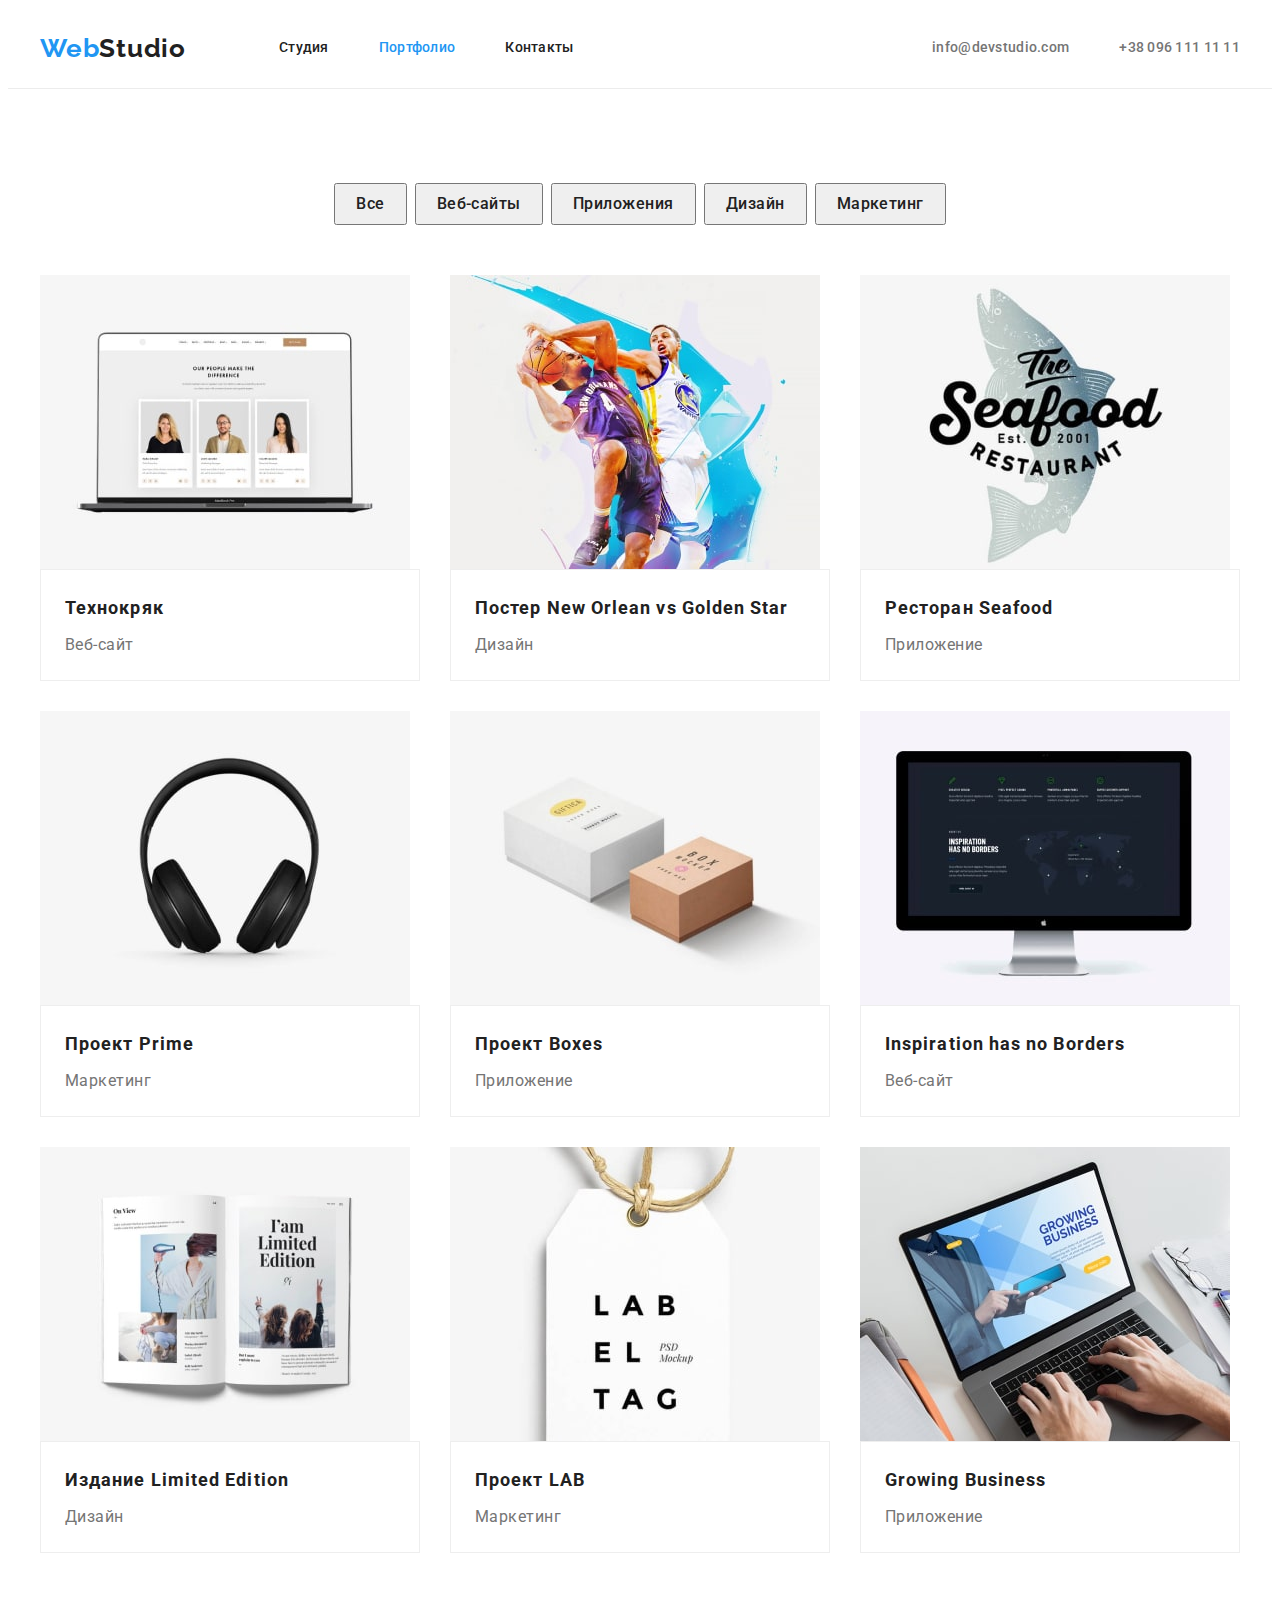
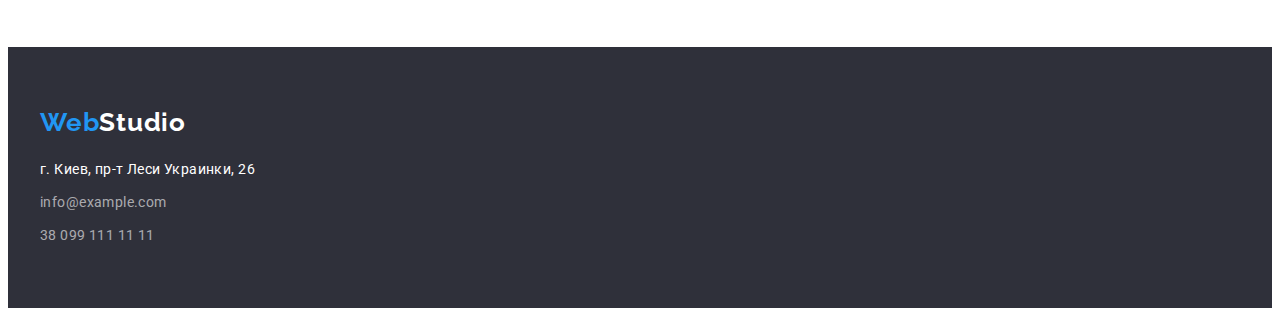
==== portfolio.html @ 1c79547e "Clone from HW3" ====
<!DOCTYPE html>
<html lang="ru">
  <head>
    <meta charset="UTF-8" />
    <meta http-equiv="X-UA-Compatible" content="IE=edge" />
    <meta name="viewport" content="width=device-width, initial-scale=1.0" />
    <link rel="preconnect" href="https://fonts.googleapis.com" />
    <link rel="preconnect" href="https://fonts.gstatic.com" crossorigin />
    <link
      href="https://fonts.googleapis.com/css2?family=Raleway:wght@700&family=Roboto:wght@400;500;700;900&display=swap"
      rel="stylesheet"
    />
    <title>WebStudio</title>
    <link
      rel="stylesheet"
      href="https://cdnjs.cloudflare.com/ajax/libs/modern-normalize/1.1.0/modern-normalize.min.css"
      integrity="sha512-wpPYUAdjBVSE4KJnH1VR1HeZfpl1ub8YT/NKx4PuQ5NmX2tKuGu6U/JRp5y+Y8XG2tV+wKQpNHVUX03MfMFn9Q=="
      crossorigin="anonymous"
      referrerpolicy="no-referrer"
    />
    <link rel="stylesheet" href="./css/styles.css" />
  </head>
  <body>
    <!-- Header -->
    <header class="header">
      <div class="container">
        <a class="link header-logo" href="./index.html" lang="en"
          >Web<span class="header-logo-part">Studio</span></a
        >
        <nav class="header-navigation">
          <ul class="list header-list">
            <li class="header-item">
              <a class="link header-link" href="./index.html">Студия</a>
            </li>
            <li class="header-item">
              <a class="link header-link current" href="./portfolio.html"
                >Портфолио</a
              >
            </li>
            <li class="header-item">
              <a class="link header-link" href="">Контакты</a>
            </li>
          </ul>
        </nav>
        <ul class="list header-contact">
          <li class="header-contact-point">
            <a
              class="link header-contact-item header-mail"
              href="mailto:info@devstudio.com"
              >info@devstudio.com</a
            >
          </li>
          <li class="header-contact-point">
            <a
              class="link header-contact-item header-tel"
              href="tel:+380961111111"
              >+38 096 111 11 11</a
            >
          </li>
        </ul>
      </div>
    </header>

    <main>
      <!-- Section 1 part 1 - Portfolio list  -->
      <section class="portfolio">
        <div class="container">
          <h2 class="visually-hidden">Наши работы</h2>
          <ul class="pf-type-list">
            <li class="pf-type-item">
              <button type="button" class="pf-type-btn">Все</button>
            </li>
            <li class="pf-type-item">
              <button type="button" class="pf-type-btn">Веб-сайты</button>
            </li>
            <li class="pf-type-item">
              <button type="button" class="pf-type-btn">Приложения</button>
            </li>
            <li class="pf-type-item">
              <button type="button" class="pf-type-btn">Дизайн</button>
            </li>
            <li class="pf-type-item">
              <button type="button" class="pf-type-btn">Маркетинг</button>
            </li>
          </ul>

          <!-- Section 1 part 2 - Portfolio list of work  -->
          <ul class="pf-list">
            <li class="list pf-item-list">
              <a class="link pf-item-link" href=""
                ><img
                  src="./images/portfolio/portfolio-gallery-1.jpg"
                  alt="Изображение примера с портфолио"
                  width="370"
                />
                <div class="pf-list-description">
                  <h3 class="pf-item-title">Технокряк</h3>
                  <p class="pf-item-type">Веб-сайт</p>
                </div>
              </a>
            </li>
            <li class="list pf-item-list">
              <a class="link pf-item-link" href=""
                ><img
                  src="./images/portfolio/portfolio-gallery-2.jpg"
                  alt="Изображение примера с портфолио"
                  width="370"
                />
                <div class="pf-list-description">
                  <h3 class="pf-item-title">
                    Постер <span lang="en">New Orlean vs Golden Star</span>
                  </h3>
                  <p class="pf-item-type">Дизайн</p>
                </div>
              </a>
            </li>
            <li class="list pf-item-list">
              <a class="link pf-item-link" href=""
                ><img
                  src="./images/portfolio/portfolio-gallery-3.jpg"
                  alt="Изображение примера с портфолио"
                  width="370"
                />
                <div class="pf-list-description">
                  <h3 class="pf-item-title">
                    Ресторан <span lang="en">Seafood</span>
                  </h3>
                  <p class="pf-item-type">Приложение</p>
                </div>
              </a>
            </li>
            <li class="list pf-item-list">
              <a class="link pf-item-link" href="">
                <img
                  src="./images/portfolio/portfolio-gallery-4.jpg"
                  alt="Изображение примера с портфолио"
                  width="370"
                />
                <div class="pf-list-description">
                  <h3 class="pf-item-title">
                    Проект <span lang="en">Prime</span>
                  </h3>
                  <p class="pf-item-type">Маркетинг</p>
                </div>
              </a>
            </li>
            <li class="list pf-item-list">
              <a class="link pf-item-link" href="">
                <img
                  src="./images/portfolio/portfolio-gallery-5.jpg"
                  alt="Изображение примера с портфолио"
                  width="370"
                />
                <div class="pf-list-description">
                  <h3 class="pf-item-title">
                    Проект <span lang="en">Boxes</span>
                  </h3>
                  <p class="pf-item-type">Приложение</p>
                </div>
              </a>
            </li>
            <li class="list pf-item-list">
              <a class="link pf-item-link" href=""
                ><img
                  src="./images/portfolio/portfolio-gallery-6.jpg"
                  alt="Изображение примера с портфолио"
                  width="370"
                />
                <div class="pf-list-description">
                  <h3 class="pf-item-title" lang="en">
                    Inspiration has no Borders
                  </h3>
                  <p class="pf-item-type">Веб-сайт</p>
                </div>
              </a>
            </li>
            <li class="list pf-item-list">
              <a class="link pf-item-link" href=""
                ><img
                  src="./images/portfolio/portfolio-gallery-7.jpg"
                  alt="Изображение примера с портфолио"
                  width="370"
                />
                <div class="pf-list-description">
                  <h3 class="pf-item-title">
                    Издание <span lang="en">Limited Edition</span>
                  </h3>
                  <p class="pf-item-type">Дизайн</p>
                </div>
              </a>
            </li>
            <li class="list pf-item-list">
              <a class="link pf-item-link" href=""
                ><img
                  src="./images/portfolio/portfolio-gallery-8.jpg"
                  alt="Изображение примера с портфолио"
                  width="370"
                />
                <div class="pf-list-description">
                  <h3 class="pf-item-title">
                    Проект <span lang="en">LAB</span>
                  </h3>
                  <p class="pf-item-type">Маркетинг</p>
                </div>
              </a>
            </li>
            <li class="list pf-item-list">
              <a class="link pf-item-link" href=""
                ><img
                  src="./images/portfolio/portfolio-gallery-9.jpg"
                  alt="Изображение примера с портфолио"
                  width="370"
                />
                <div class="pf-list-description">
                  <h3 class="pf-item-title" lang="en">Growing Business</h3>
                  <p class="pf-item-type">Приложение</p>
                </div>
              </a>
            </li>
          </ul>
        </div>
      </section>
    </main>

    <!-- Footer -->
    <footer class="footer">
      <div class="container">
        <a class="link footer-logo" href="./index.html" lang="en"
          >Web<span class="footer-logo-part">Studio</span></a
        >
        <address class="footer-contact">
          <ul class="list footer-list">
            <li class="footer-list-item">
              <a
                class="link footer-list-address"
                href="https://goo.gl/maps/MbrSrdM2JUGR9XBEA"
                target="_blank"
                rel="noopener noreferrer"
                >г. Киев, пр-т Леси Украинки, 26
              </a>
            </li>
            <li class="footer-list-item">
              <a class="link footer-list-mail" href="mailto:info@example.com"
                >info@example.com
              </a>
            </li>
            <li class="footer-list-item">
              <a class="link footer-list-tel" href="tel:+380991111111"
                >38 099 111 11 11</a
              >
            </li>
          </ul>
        </address>
      </div>
    </footer>
  </body>
</html>
---- css/styles.css ----
/*-- Global var -- */
:root {
  --basic-text-color: #757575;
  --header-color: #212121;
  --accent-color: #2196f3;
  --first-title-color: #212121;
  --second-title-color: #ffffff;
  --typical-gap: 30px;
  --typical-padding: 94px;
}

/*-- Main styles -- */
body {
  font-family: "Roboto", sans-serif;
  color: var(--basic-text-color);
}

.list,
.pf-type-item {
  list-style: none;
}

.link {
  text-decoration: none;
}

.visually-hidden {
  position: absolute;
  white-space: nowrap;
  width: 1px;
  height: 1px;
  overflow: hidden;
  border: 0;
  padding: 0;
  clip: rect(0 0 0 0);
  clip-path: inset(50%);
  margin: -1px;
}
.hero {
  background-color: #2f303a;
}

p,
h1,
h2,
h3,
h4,
h5,
h6 {
  margin: 0;
}

ul {
  margin: 0;
  padding-left: 0;
}

img {
  display: block;
  max-width: 100%;
  height: auto;
}

.container {
  width: 1200px;
  padding-left: 15px;
  padding-right: 15px;
  margin-left: auto;
  margin-right: auto;
  /* outline: 2px solid red; */
}

/*-- HEADER -- */
.link.current,
.header-link:hover,
.header-link:focus,
.header-contact-item:focus,
.header-contact-item:hover {
  color: var(--accent-color);
}

.header {
  border-bottom: 1px solid #ececec;
}

.header .container {
  display: flex;
  align-items: center;
}

.header-logo {
  font-family: "Raleway";
  font-weight: 700;
  font-size: 26px;
  line-height: 1.19;
  letter-spacing: 0.03em;
  color: #2196f3;
  margin-right: 93px;
}
.header-logo-part {
  color: var(--header-color);
}

.header-list,
.header-contact {
  display: flex;
  font-weight: 500;
  font-size: 14px;
  line-height: 1.14;
  letter-spacing: 0.02em;
}

.header-contact {
  margin-left: auto;
}

.header-item:not(:first-child) {
  margin-left: 50px;
}

.header-link {
  display: block;
  padding-top: 32px;
  padding-bottom: 32px;
  color: var(--header-color);
}

.header-contact-item {
  display: block;
  padding-top: 32px;
  padding-bottom: 32px;
  color: var(--basic-text-color);
}

.header-tel {
  margin-left: 50px;
}

/*-- Section 1 - HERO -- */
.hero {
  text-align: center;
  padding-top: 200px;
  padding-bottom: 200px;
}

.hero-title {
  font-weight: 900;
  font-size: 44px;
  line-height: 1.36;
  text-transform: uppercase;
  letter-spacing: 0.06em;
  color: var(--second-title-color);
  margin-bottom: var(--typical-gap);
}

.hero-btn {
  font-family: "Roboto", sans-serif;
  font-style: normal;
  font-weight: 700;
  font-size: 16px;
  line-height: 1.88;
  cursor: pointer;
  letter-spacing: 0.06em;
  color: var(--second-title-color);
  background-color: #2196f3;

  padding-top: 10px;
  padding-bottom: 10px;
  padding-left: 32px;
  padding-right: 32px;
}

/*-- Section 2 - Benefits -- */
.benefits {
  padding-top: var(--typical-padding);
  padding-bottom: var(--typical-padding);
}

.benefits-title {
  font-size: 14px;
  line-height: 1.14;
  letter-spacing: 0.03em;
  text-transform: uppercase;
  color: var(--first-title-color);
  margin-bottom: 10px;
}

.benefits-list {
  display: flex;
  margin-left: calc(-1 * var(--typical-gap));
}

.benefits-item {
  flex-basis: calc(100% / 4 - var(--typical-gap));
  margin-left: var(--typical-gap);
}

.benefits-item-content {
  font-size: 14px;
  line-height: 1.71;
  letter-spacing: 0.03em;
}

/*-- Section 3 - Work - and - Section 4 - Our team  -- */
.work-title,
.team-title {
  font-size: 36px;
  line-height: 1.17;
  text-align: center;
  letter-spacing: 0.03em;
  color: var(--first-title-color);
  margin-bottom: 50px;
}

/*-- Section 3 - Work --*/
.work {
  padding-top: 0px;
  padding-bottom: var(--typical-padding);
}
.work-list {
  display: flex;
  /* flex-wrap: wrap; */
  margin-left: calc(-1 * var(--typical-gap));
}

.work-item {
  flex-basis: calc(100% / 3 - var(--typical-gap));
  margin-left: var(--typical-gap);
}

/*-- Section 4 - Our team -- */
.team {
  padding-top: var(--typical-padding);
  padding-bottom: var(--typical-padding);
}

.team-list {
  display: flex;
  flex-wrap: wrap;
  margin-left: calc(-1 * var(--typical-gap));
}

.team-description {
  padding-top: var(--typical-gap);
  padding-bottom: var(--typical-gap);
}

.team-item {
  flex-basis: calc(100% / 4 - var(--typical-gap));
  margin-left: var(--typical-gap);
  background: #ffffff;
  box-shadow: 0px 1px 3px rgba(0, 0, 0, 0.12), 0px 1px 1px rgba(0, 0, 0, 0.14),
    0px 2px 1px rgba(0, 0, 0, 0.2);
  border-radius: 0px 0px 4px 4px;
}

.team-item-title {
  font-weight: 500;
  font-size: 16px;
  line-height: 1.19;
  text-align: center;
  letter-spacing: 0.03em;
  color: var(--first-title-color);
  margin-bottom: 10px;
}

.team-item-profession {
  font-size: 16px;
  line-height: 1.19;
  text-align: center;
  letter-spacing: 0.03em;
}

/*-- Footer -- */
.footer-list-address:hover,
.footer-list-address:focus,
.footer-list-mail:focus,
.footer-list-mail:hover,
.footer-list-tel:focus,
.footer-list-tel:hover {
  color: var(--accent-color);
}

.footer {
  background-color: #2f303a;
  padding-top: 60px;
  padding-bottom: 60px;
}

.footer-logo {
  font-family: "Raleway", sans-serif;
  font-style: normal;
  font-weight: 700;
  font-size: 26px;
  line-height: 1.19;
  letter-spacing: 0.03em;
  color: #2196f3;
  display: block;
  margin-bottom: 20px;
}

.footer-logo-part {
  color: var(--second-title-color);
}

.footer-list-item {
  font-style: normal;
  font-weight: 400;
  font-size: 14px;
  line-height: 1.71;
  letter-spacing: 0.03em;
}

.footer-list-item:not(:last-child) {
  margin-bottom: 9px;
}

.footer-list-address {
  color: #ffffff;
}

.footer-list-mail,
.footer-list-tel {
  color: rgba(255, 255, 255, 0.6);
}

/*-- PORTFOLIO PAGE -- */
.pf-type-btn:focus,
.pf-type-btn:hover {
  background-color: var(--accent-color);
  color: var(--second-title-color);
}

.portfolio {
  padding-top: var(--typical-padding);
  padding-bottom: var(--typical-padding);
}

.pf-type-list {
  display: flex;
  justify-content: center;
  margin-bottom: 50px;
}

.pf-type-item:not(:first-child) {
  margin-left: 8px;
}

.pf-type-btn {
  font-family: "Roboto", sans-serif;
  font-weight: 500;
  font-size: 16px;
  line-height: 1.62;
  text-align: center;
  cursor: pointer;
  letter-spacing: 0.03em;
  color: #212121;

  padding-top: 6px;
  padding-bottom: 6px;
  padding-left: 20px;
  padding-right: 20px;
}

.pf-item-link:focus,
.pf-item-link:hover {
  accent-color: var(--accent-color);
}

.pf-list {
  display: flex;
  flex-wrap: wrap;
  margin-left: calc(-1 * var(--typical-gap));
  margin-bottom: calc(-1 * var(--typical-gap));
}

.pf-item-list {
  flex-basis: calc(100% / 3 - var(--typical-gap));
  margin-left: var(--typical-gap);
  margin-bottom: var(--typical-gap);
}

.pf-list-description {
  padding-top: 20px;
  padding-bottom: 20px;
  padding-left: 24px;
  padding-right: 24px;

  background: #ffffff;
  border: 1px solid #eeeeee;
  box-sizing: border-box;
}

.pf-item-title {
  font-size: 18px;
  line-height: 2;
  letter-spacing: 0.06em;
  color: var(--first-title-color);
  margin-bottom: 4px;
}

.pf-item-type {
  font-size: 16px;
  line-height: 1.88;
  letter-spacing: 0.03em;
  color: var(--basic-text-color);
}
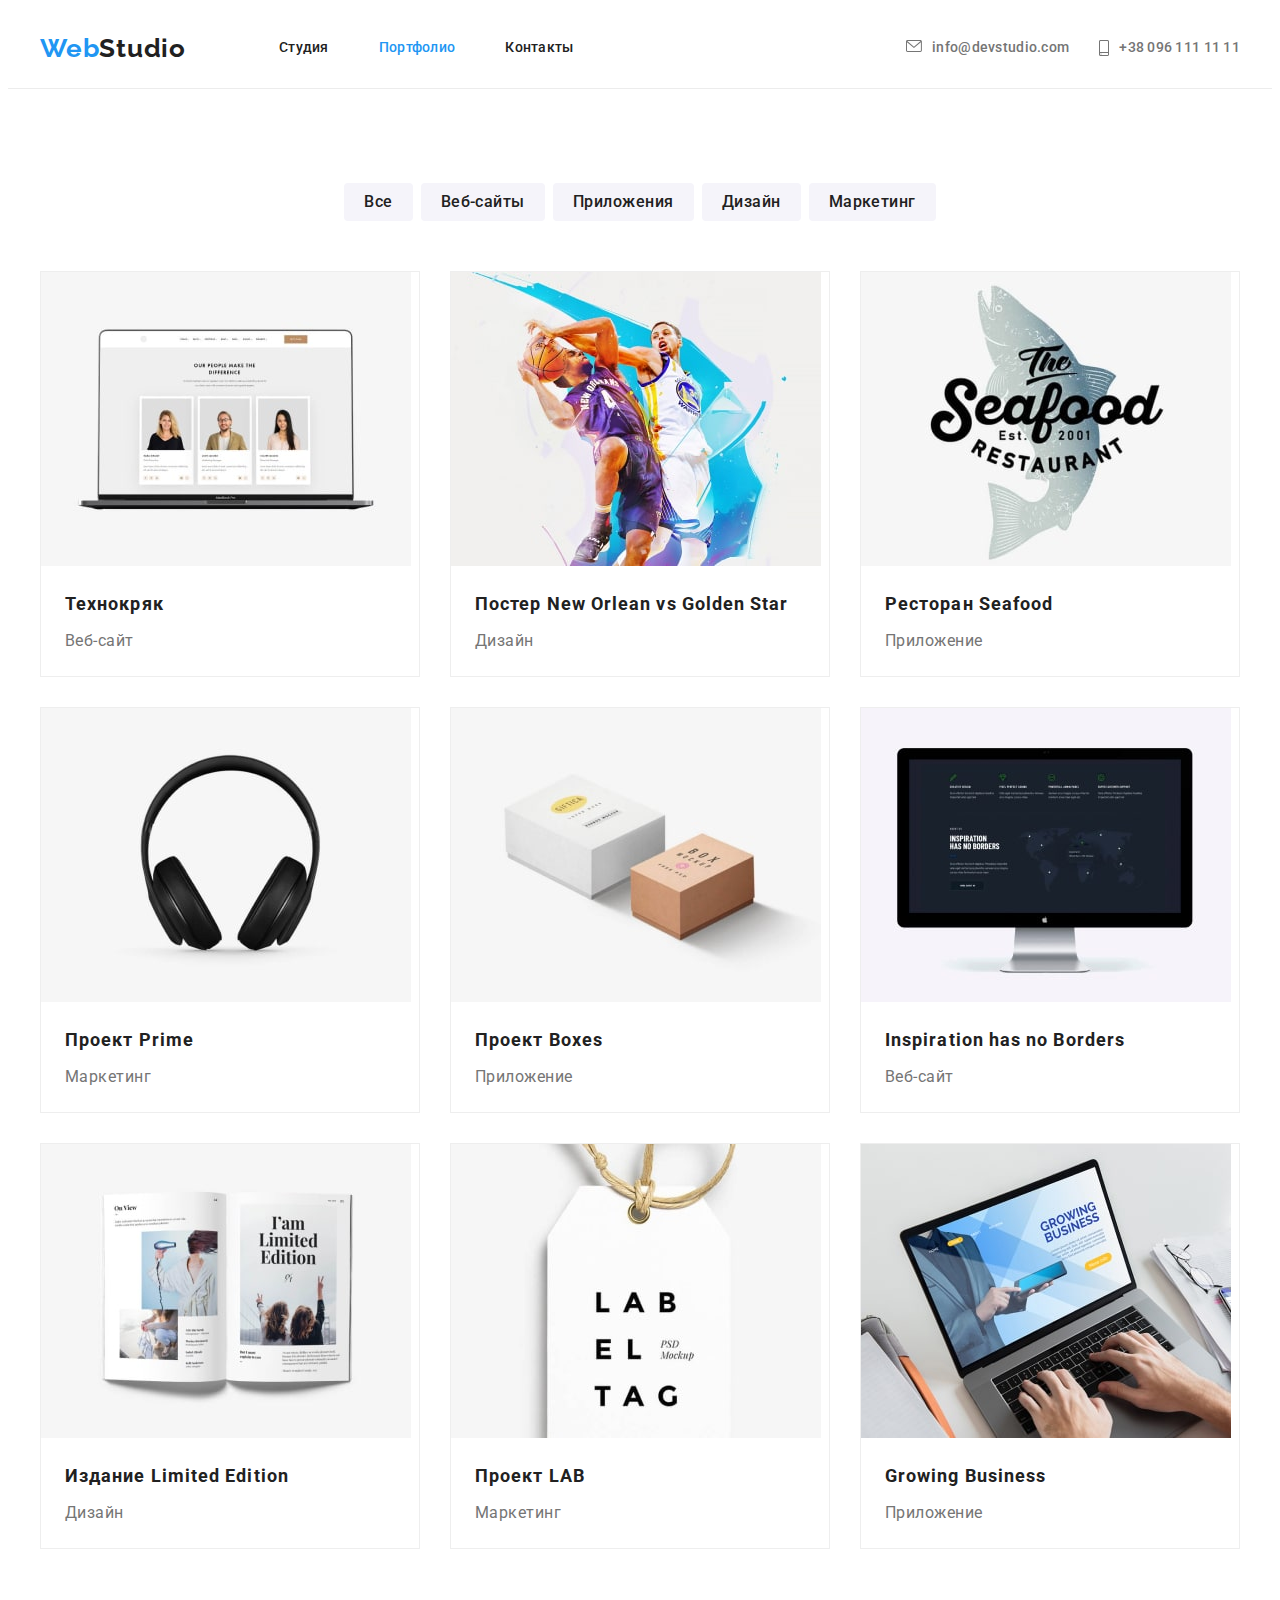
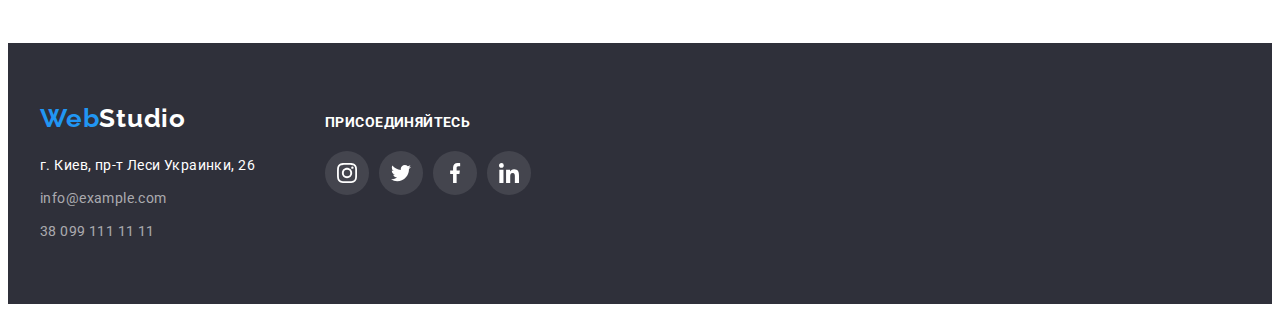
==== commit 303a1474: "HW4-for check" ====
--- a/portfolio.html
+++ b/portfolio.html
@@ -47,14 +47,21 @@
             <a
               class="link header-contact-item header-mail"
               href="mailto:info@devstudio.com"
-              >info@devstudio.com</a
+            >
+              <svg class="contact-icon" width="16" height="12">
+                <use href="./images/icons.svg#icon-mail"></use>
+              </svg>
+              info@devstudio.com</a
             >
           </li>
           <li class="header-contact-point">
             <a
               class="link header-contact-item header-tel"
               href="tel:+380961111111"
-              >+38 096 111 11 11</a
+              ><svg class="contact-icon" width="10" height="16">
+                <use href="./images/icons.svg#icon-smartphone"></use>
+              </svg>
+              +38 096 111 11 11</a
             >
           </li>
         </ul>
@@ -225,32 +232,67 @@
     <!-- Footer -->
     <footer class="footer">
       <div class="container">
-        <a class="link footer-logo" href="./index.html" lang="en"
-          >Web<span class="footer-logo-part">Studio</span></a
-        >
-        <address class="footer-contact">
-          <ul class="list footer-list">
-            <li class="footer-list-item">
-              <a
-                class="link footer-list-address"
-                href="https://goo.gl/maps/MbrSrdM2JUGR9XBEA"
-                target="_blank"
-                rel="noopener noreferrer"
-                >г. Киев, пр-т Леси Украинки, 26
-              </a>
-            </li>
-            <li class="footer-list-item">
-              <a class="link footer-list-mail" href="mailto:info@example.com"
-                >info@example.com
-              </a>
-            </li>
-            <li class="footer-list-item">
-              <a class="link footer-list-tel" href="tel:+380991111111"
-                >38 099 111 11 11</a
-              >
-            </li>
-          </ul>
-        </address>
+        <div class="footer-adress-block">
+          <a class="link footer-logo" href="./index.html" lang="en"
+            >Web<span class="footer-logo-part">Studio</span></a
+          >
+          <address class="footer-contact">
+            <ul class="list footer-list">
+              <li class="footer-list-item">
+                <a
+                  class="link footer-list-address"
+                  href="https://goo.gl/maps/MbrSrdM2JUGR9XBEA"
+                  target="_blank"
+                  rel="noopener noreferrer"
+                  >г. Киев, пр-т Леси Украинки, 26
+                </a>
+              </li>
+              <li class="footer-list-item">
+                <a class="link footer-list-mail" href="mailto:info@example.com"
+                  >info@example.com
+                </a>
+              </li>
+              <li class="footer-list-item">
+                <a class="link footer-list-tel" href="tel:+380991111111"
+                  >38 099 111 11 11</a
+                >
+              </li>
+            </ul>
+          </address>
+        </div>
+        <div class="footer-social">
+          <h3 class="footer-social-title">присоединяйтесь</h3>
+          <ul class="footer-social-list list">
+            <li class="footer-social-item">
+              <a href="" class="footer-social-link link">
+                <svg class="footer-social-icon" width="20" height="20">
+                  <use href="./images/icons.svg#icon-instagram-1"></use>
+                </svg>
+              </a>
+            </li>
+            <li class="footer-social-item">
+              <a href="" class="footer-social-link link">
+                <svg class="footer-social-icon" width="20" height="20">
+                  <use href="./images/icons.svg#icon-twitter-1"></use>
+                </svg>
+              </a>
+            </li>
+            <li class="footer-social-item">
+              <a href="" class="footer-social-link link">
+                <svg class="footer-social-icon" width="20" height="20">
+                  <use href="./images/icons.svg#icon-facebook-1"></use>
+                </svg>
+              </a>
+            </li>
+            <li class="footer-social-item">
+              <a href="" class="footer-social-link link">
+                <svg class="footer-social-icon" width="20" height="20">
+                  <use href="./images/icons.svg#icon-linkedin-1"></use>
+                </svg>
+              </a>
+            </li>
+          </ul>
+        </div>
       </div>
     </footer>
   </body>
--- a/css/styles.css
+++ b/css/styles.css
@@ -7,6 +7,7 @@
   --second-title-color: #ffffff;
   --typical-gap: 30px;
   --typical-padding: 94px;
+  --social-link-fill: #afb1b8;
 }
 
 /*-- Main styles -- */
@@ -36,9 +37,6 @@
   clip-path: inset(50%);
   margin: -1px;
 }
-.hero {
-  background-color: #2f303a;
-}
 
 p,
 h1,
@@ -112,6 +110,7 @@
 
 .header-contact {
   margin-left: auto;
+  align-items: center;
 }
 
 .header-item:not(:first-child) {
@@ -125,19 +124,43 @@
   color: var(--header-color);
 }
 
+.header-contact-point {
+  display: flex;
+}
+
 .header-contact-item {
-  display: block;
+  display: flex;
   padding-top: 32px;
   padding-bottom: 32px;
   color: var(--basic-text-color);
+  fill: currentColor;
+}
+
+.contact-icon {
+  margin-right: 10px;
 }
 
 .header-tel {
-  margin-left: 50px;
+  margin-left: 30px;
 }
 
 /*-- Section 1 - HERO -- */
 .hero {
+  max-width: 1600px;
+  height: 600px;
+  margin-left: auto;
+  margin-right: auto;
+  background-size: cover;
+  background-position: center;
+
+  background-image: linear-gradient(
+      rgba(47, 48, 58, 0.4),
+      rgba(47, 48, 58, 0.4)
+    ),
+    url(../images/hero.jpg);
+  background-repeat: no-repeat;
+  background-color: #2f303a;
+
   text-align: center;
   padding-top: 200px;
   padding-bottom: 200px;
@@ -162,7 +185,11 @@
   cursor: pointer;
   letter-spacing: 0.06em;
   color: var(--second-title-color);
-  background-color: #2196f3;
+  background-color: var(--accent-color);
+
+  box-shadow: 0px 4px 4px rgba(0, 0, 0, 0.15);
+  border-radius: 4px;
+  border: none;
 
   padding-top: 10px;
   padding-bottom: 10px;
@@ -170,13 +197,31 @@
   padding-right: 32px;
 }
 
+.hero-btn:hover,
+.hero-btn:focus {
+  background: #188ce8;
+  outline: none;
+}
+
 /*-- Section 2 - Benefits -- */
 .benefits {
   padding-top: var(--typical-padding);
   padding-bottom: var(--typical-padding);
 }
 
-.benefits-title {
+.benefits-icon-block {
+  background-color: #f5f4fa;
+  border-radius: 4px;
+  width: 270px;
+  height: 120px;
+  margin-bottom: var(--typical-gap);
+  display: flex;
+  align-items: center;
+  justify-content: center;
+}
+
+.benefits-title,
+.footer-social-title {
   font-size: 14px;
   line-height: 1.14;
   letter-spacing: 0.03em;
@@ -203,7 +248,8 @@
 
 /*-- Section 3 - Work - and - Section 4 - Our team  -- */
 .work-title,
-.team-title {
+.team-title,
+.clients-title {
   font-size: 36px;
   line-height: 1.17;
   text-align: center;
@@ -232,6 +278,7 @@
 .team {
   padding-top: var(--typical-padding);
   padding-bottom: var(--typical-padding);
+  background-color: #f5f4fa;
 }
 
 .team-list {
@@ -269,6 +316,73 @@
   line-height: 1.19;
   text-align: center;
   letter-spacing: 0.03em;
+  margin-bottom: 16px;
+}
+
+.team-social-list {
+  display: flex;
+  justify-content: center;
+}
+
+.team-social-item:not(:last-child) {
+  margin-right: 10px;
+}
+
+.team-social-link {
+  display: flex;
+  width: 44px;
+  height: 44px;
+
+  background-color: #ffffff;
+  border-radius: 50%;
+  fill: var(--social-link-fill);
+  align-items: center;
+  justify-content: center;
+}
+
+.team-social-link:hover,
+.team-social-link:focus {
+  background-color: var(--accent-color);
+  fill: var(--second-title-color);
+}
+
+/*-- Section 5 - Our-clients --*/
+.clients {
+  padding-top: var(--typical-padding);
+  padding-bottom: var(--typical-padding);
+}
+
+.clients-list {
+  display: flex;
+  justify-content: center;
+}
+
+.clients-item {
+  display: flex;
+}
+
+.clients-item:not(:last-child) {
+  margin-right: var(--typical-gap);
+}
+
+.clients-link {
+  display: flex;
+  width: 170px;
+  height: 92px;
+  border: 1px solid #afb1b8;
+  box-sizing: border-box;
+  border-radius: 4px;
+
+  fill: var(--social-link-fill);
+  align-items: center;
+  justify-content: center;
+}
+
+.clients-link:hover,
+.clients-link:focus {
+  border-color: var(--accent-color);
+  fill: var(--accent-color);
+  outline: none;
 }
 
 /*-- Footer -- */
@@ -287,6 +401,10 @@
   padding-bottom: 60px;
 }
 
+.footer .container {
+  display: flex;
+}
+
 .footer-logo {
   font-family: "Raleway", sans-serif;
   font-style: normal;
@@ -324,12 +442,48 @@
   color: rgba(255, 255, 255, 0.6);
 }
 
+/* Footer social list */
+.footer-social {
+  margin-left: 70px;
+  margin-top: 12px;
+}
+
+.footer-social-title {
+  color: var(--second-title-color);
+  margin-bottom: 20px;
+}
+
+.footer-social-list {
+  display: flex;
+  justify-content: center;
+}
+
+.footer-social-item:not(:last-child) {
+  margin-right: 10px;
+}
+
+.footer-social-link {
+  display: flex;
+  width: 44px;
+  height: 44px;
+  border-radius: 50%;
+
+  fill: #ffffff;
+  background-color: rgba(255, 255, 255, 0.1);
+  align-items: center;
+  justify-content: center;
+}
+
+.footer-social-icon {
+}
+
+.footer-social-link:hover,
+.footer-social-link:focus {
+  background-color: var(--accent-color);
+  fill: var(--second-title-color);
+}
+
 /*-- PORTFOLIO PAGE -- */
-.pf-type-btn:focus,
-.pf-type-btn:hover {
-  background-color: var(--accent-color);
-  color: var(--second-title-color);
-}
 
 .portfolio {
   padding-top: var(--typical-padding);
@@ -354,7 +508,11 @@
   text-align: center;
   cursor: pointer;
   letter-spacing: 0.03em;
-  color: #212121;
+  color: var(--first-title-color);
+
+  background: #f5f4fa;
+  border-radius: 4px;
+  border-style: none;
 
   padding-top: 6px;
   padding-bottom: 6px;
@@ -362,9 +520,13 @@
   padding-right: 20px;
 }
 
-.pf-item-link:focus,
-.pf-item-link:hover {
-  accent-color: var(--accent-color);
+.pf-type-btn:focus,
+.pf-type-btn:hover {
+  color: var(--second-title-color);
+  background: var(--accent-color);
+  box-shadow: 0px 3px 1px rgba(0, 0, 0, 0.1), 0px 1px 2px rgba(0, 0, 0, 0.08),
+    0px 2px 2px rgba(0, 0, 0, 0.12);
+  outline: none;
 }
 
 .pf-list {
@@ -378,6 +540,16 @@
   flex-basis: calc(100% / 3 - var(--typical-gap));
   margin-left: var(--typical-gap);
   margin-bottom: var(--typical-gap);
+
+  background: #ffffff;
+  border: 1px solid #eeeeee;
+  box-sizing: border-box;
+}
+
+.pf-item-list:focus,
+.pf-item-list:hover {
+  box-shadow: 0px 1px 1px rgba(0, 0, 0, 0.12), 0px 4px 4px rgba(0, 0, 0, 0.06),
+    1px 4px 6px rgba(0, 0, 0, 0.16);
 }
 
 .pf-list-description {
@@ -385,10 +557,6 @@
   padding-bottom: 20px;
   padding-left: 24px;
   padding-right: 24px;
-
-  background: #ffffff;
-  border: 1px solid #eeeeee;
-  box-sizing: border-box;
 }
 
 .pf-item-title {
